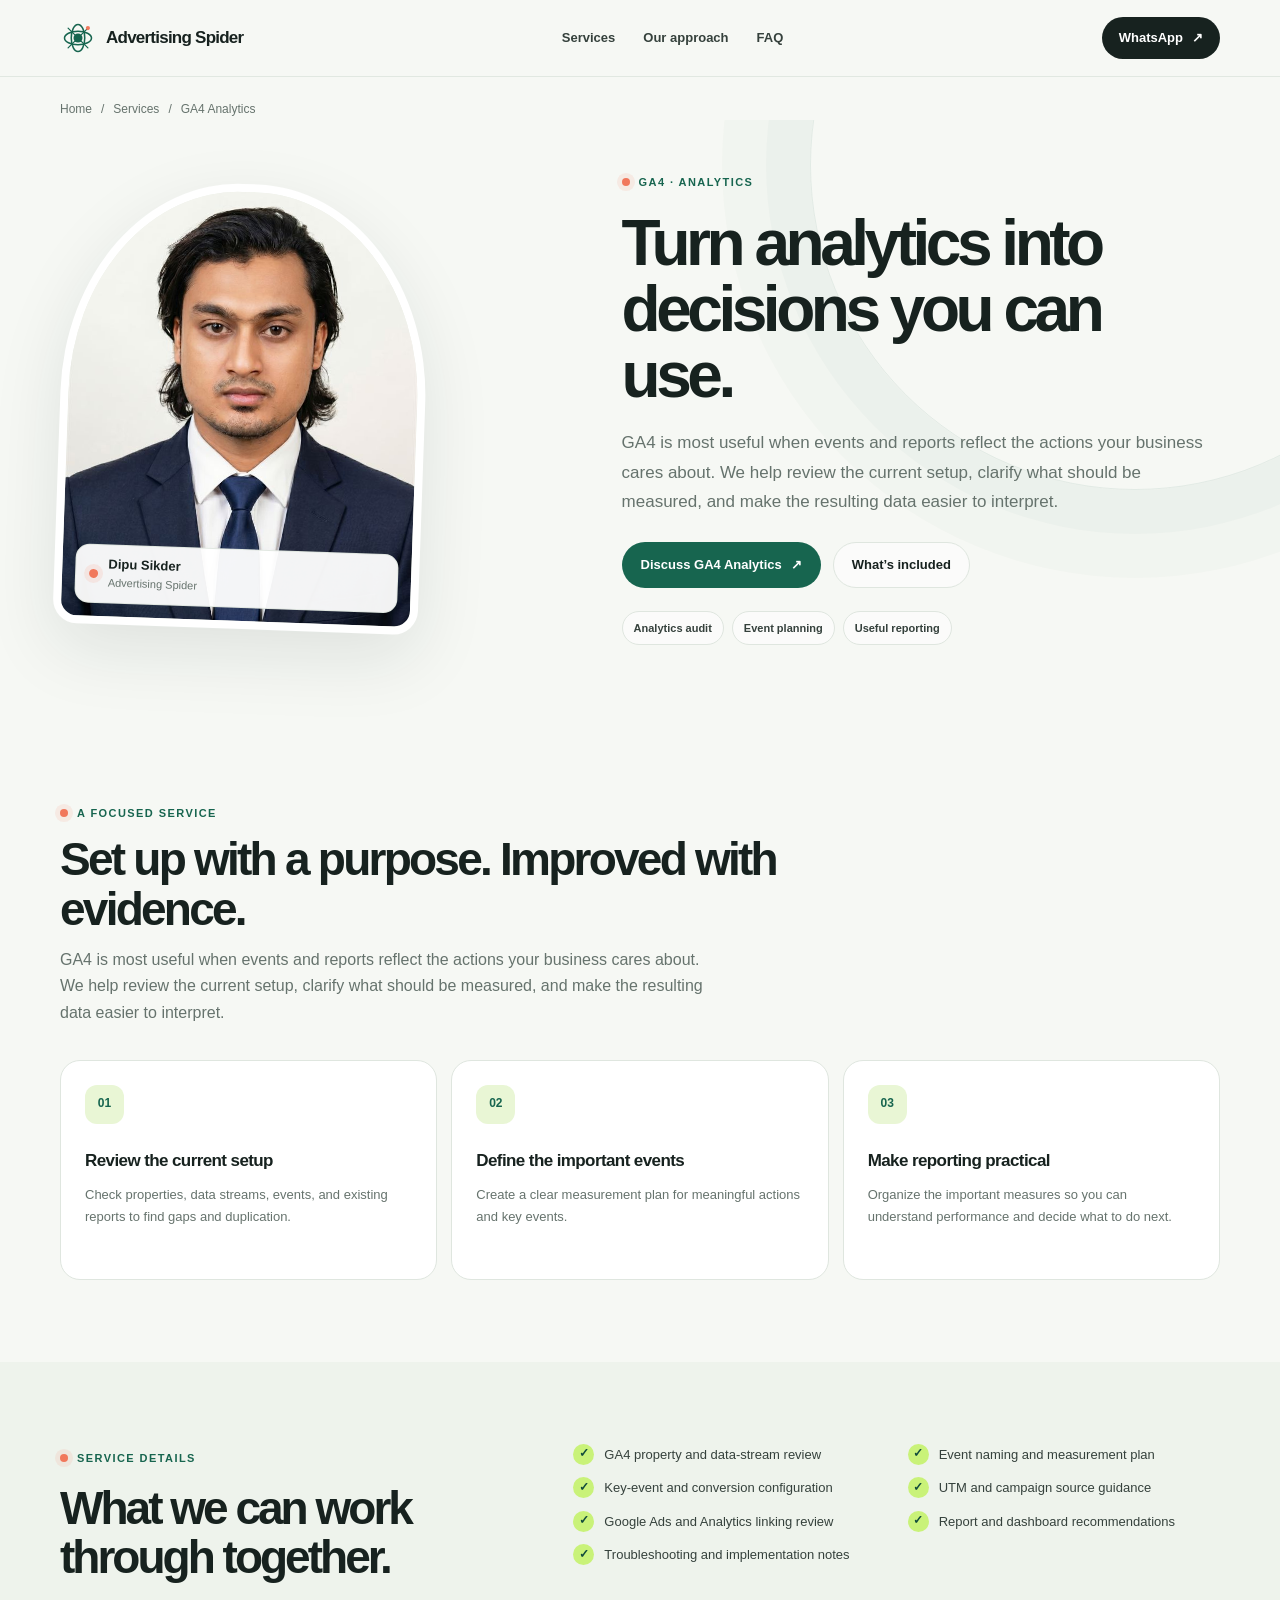
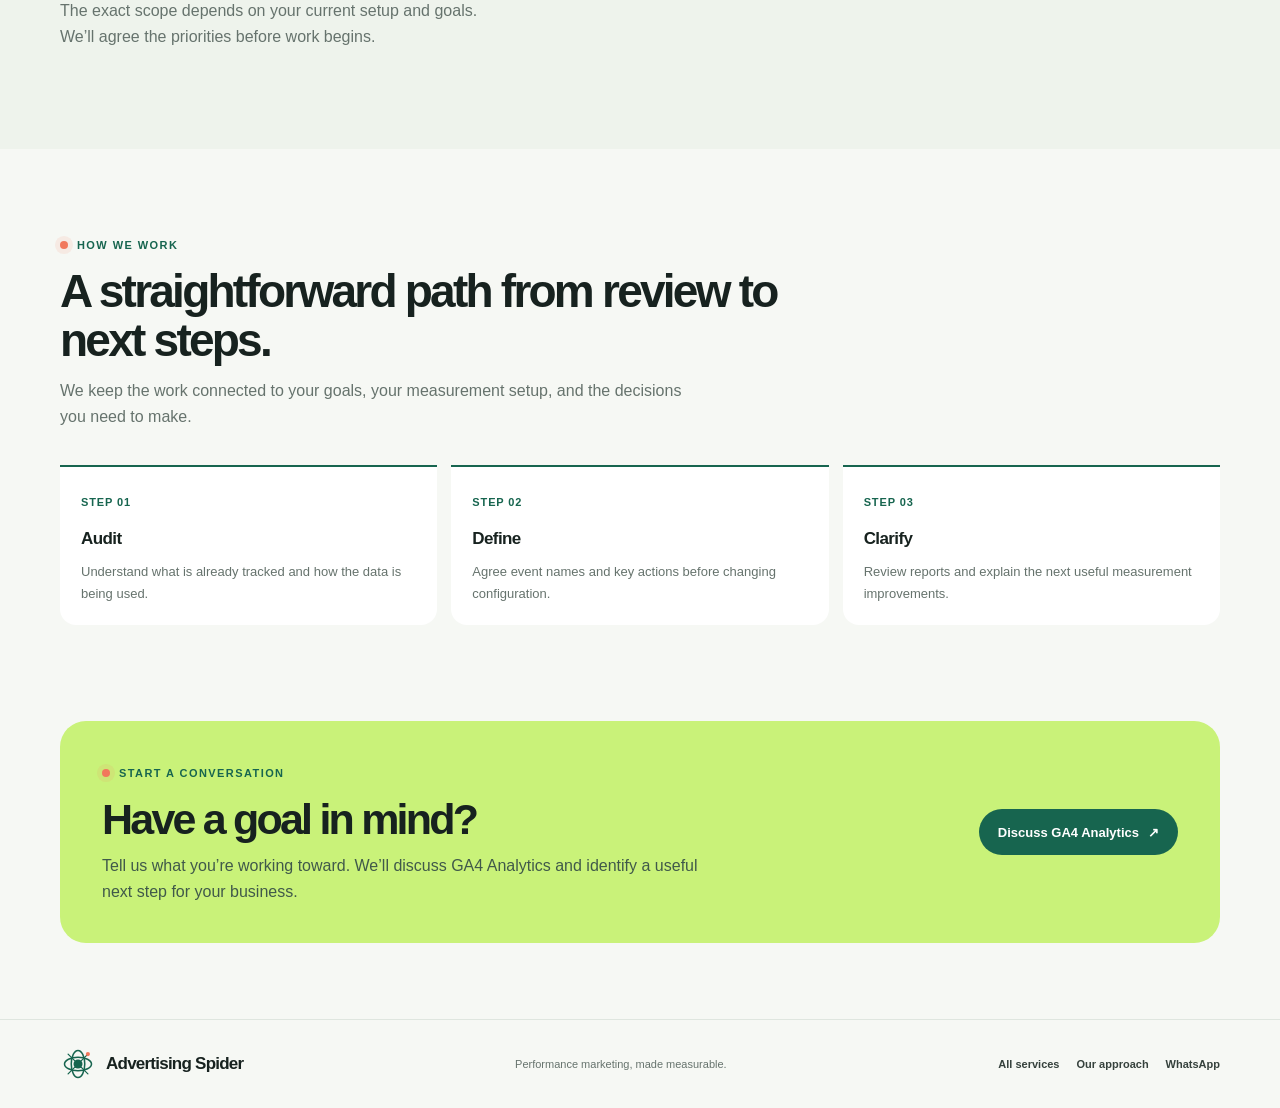
==== services/ga4-analytics/index.html @ b69999a0 "Add dedicated service category pages" ====
<!doctype html>
<html lang="en">
<head>
  <meta charset="utf-8">
  <meta name="viewport" content="width=device-width, initial-scale=1">
  <meta name="theme-color" content="#f6f8f4">
  <meta name="description" content="Make Google Analytics 4 more useful with clear events, key conversions, and reporting connected to business goals.">
  <meta property="og:type" content="website">
  <meta property="og:title" content="GA4 Analytics Setup & Reporting | Advertising Spider">
  <meta property="og:description" content="Make Google Analytics 4 more useful with clear events, key conversions, and reporting connected to business goals.">
  <meta property="og:image" content="https://dipusikder19.github.io/advertisingspider.github.io/assets/dipu-profile.jpg">
  <link rel="stylesheet" href="../../assets/services.css">
  <title>GA4 Analytics Setup & Reporting | Advertising Spider</title>
</head>
<body>
  <header class="site-header">
    <div class="shell header-inner">
      <a class="brand" href="../../" aria-label="Advertising Spider home"><span class="brand-mark"><svg viewBox="0 0 40 40" fill="none" aria-hidden="true"><circle cx="20" cy="20" r="5" fill="currentColor"/><ellipse cx="20" cy="20" rx="7.5" ry="15" stroke="currentColor" stroke-width="1.7"/><ellipse cx="20" cy="20" rx="15" ry="7.5" stroke="currentColor" stroke-width="1.7"/><path d="M9 9l22 22M31 9 9 31" stroke="currentColor" stroke-width="1.4" stroke-linecap="round"/><circle cx="31" cy="9" r="2.3" fill="#f1785c"/></svg></span><span>Advertising Spider</span></a>
      <nav class="primary-nav" aria-label="Main navigation">
        <a href="../../#services">Services</a>
        <a href="../../#approach">Our approach</a>
        <a href="../../#faq">FAQ</a>
      </nav>
      <a class="nav-cta" href="https://wa.me/881677722090?text=Hi%20Advertising%20Spider%2C%20I'm%20interested%20in%20GA4%20Analytics." target="_blank" rel="noopener noreferrer">WhatsApp <span aria-hidden="true">↗</span></a>
    </div>
  </header>
  <main>
    <div class="shell breadcrumb"><a href="../../">Home</a><span aria-hidden="true">/</span><a href="../../#services">Services</a><span aria-hidden="true">/</span><span aria-current="page">GA4 Analytics</span></div>
    <section class="service-hero">
      <div class="shell service-hero-grid">
        <figure class="service-portrait">
          <img src="../../assets/dipu-profile.jpg" alt="Portrait of Dipu Sikder" width="640" height="820" fetchpriority="high">
          <figcaption class="service-caption"><span class="caption-dot" aria-hidden="true"></span><span><strong>Dipu Sikder</strong><small>Advertising Spider</small></span></figcaption>
        </figure>
        <div class="service-copy">
          <span class="eyebrow">GA4 · Analytics</span>
          <h1>Turn analytics into decisions you can use.</h1>
          <p class="lead">GA4 is most useful when events and reports reflect the actions your business cares about. We help review the current setup, clarify what should be measured, and make the resulting data easier to interpret.</p>
          <div class="button-row">
            <a class="button" href="https://wa.me/881677722090?text=Hi%20Advertising%20Spider%2C%20I'm%20interested%20in%20GA4%20Analytics." target="_blank" rel="noopener noreferrer">Discuss GA4 Analytics <span aria-hidden="true">↗</span></a>
            <a class="button button-secondary" href="#what-you-get">What’s included</a>
          </div>
          <ul class="topic-list"><li>Analytics audit</li><li>Event planning</li><li>Useful reporting</li></ul>
        </div>
      </div>
    </section>

    <section class="section" id="what-you-get">
      <div class="shell">
        <div class="section-heading"><span class="eyebrow">A focused service</span><h2>Set up with a purpose. Improved with evidence.</h2><p>GA4 is most useful when events and reports reflect the actions your business cares about. We help review the current setup, clarify what should be measured, and make the resulting data easier to interpret.</p></div>
        <div class="detail-grid">
          <article class="detail-card"><span class="card-number">01</span><h3>Review the current setup</h3><p>Check properties, data streams, events, and existing reports to find gaps and duplication.</p></article>
          <article class="detail-card"><span class="card-number">02</span><h3>Define the important events</h3><p>Create a clear measurement plan for meaningful actions and key events.</p></article>
          <article class="detail-card"><span class="card-number">03</span><h3>Make reporting practical</h3><p>Organize the important measures so you can understand performance and decide what to do next.</p></article>
        </div>
      </div>
    </section>

    <section class="section scope-section">
      <div class="shell scope-grid">
        <div class="scope-copy"><span class="eyebrow">Service details</span><h2>What we can work through together.</h2><p>The exact scope depends on your current setup and goals. We’ll agree the priorities before work begins.</p></div>
        <ul class="scope-list">
          <li><span class="check" aria-hidden="true">✓</span>GA4 property and data-stream review</li>
          <li><span class="check" aria-hidden="true">✓</span>Event naming and measurement plan</li>
          <li><span class="check" aria-hidden="true">✓</span>Key-event and conversion configuration</li>
          <li><span class="check" aria-hidden="true">✓</span>UTM and campaign source guidance</li>
          <li><span class="check" aria-hidden="true">✓</span>Google Ads and Analytics linking review</li>
          <li><span class="check" aria-hidden="true">✓</span>Report and dashboard recommendations</li>
          <li><span class="check" aria-hidden="true">✓</span>Troubleshooting and implementation notes</li>
        </ul>
      </div>
    </section>

    <section class="section">
      <div class="shell">
        <div class="section-heading"><span class="eyebrow">How we work</span><h2>A straightforward path from review to next steps.</h2><p>We keep the work connected to your goals, your measurement setup, and the decisions you need to make.</p></div>
        <div class="process-grid">
          <article class="process-card"><span>STEP 01</span><h3>Audit</h3><p>Understand what is already tracked and how the data is being used.</p></article>
          <article class="process-card"><span>STEP 02</span><h3>Define</h3><p>Agree event names and key actions before changing configuration.</p></article>
          <article class="process-card"><span>STEP 03</span><h3>Clarify</h3><p>Review reports and explain the next useful measurement improvements.</p></article>
        </div>
      </div>
    </section>

    <section class="cta-section">
      <div class="shell">
        <div class="cta-panel">
          <div><span class="eyebrow">Start a conversation</span><h2>Have a goal in mind?</h2><p>Tell us what you’re working toward. We’ll discuss GA4 Analytics and identify a useful next step for your business.</p></div>
          <a class="button" href="https://wa.me/881677722090?text=Hi%20Advertising%20Spider%2C%20I'm%20interested%20in%20GA4%20Analytics." target="_blank" rel="noopener noreferrer">Discuss GA4 Analytics <span aria-hidden="true">↗</span></a>
        </div>
      </div>
    </section>
  </main>
  <footer class="site-footer">
    <div class="shell footer-inner">
      <a class="brand" href="../../"><span class="brand-mark"><svg viewBox="0 0 40 40" fill="none" aria-hidden="true"><circle cx="20" cy="20" r="5" fill="currentColor"/><ellipse cx="20" cy="20" rx="7.5" ry="15" stroke="currentColor" stroke-width="1.7"/><ellipse cx="20" cy="20" rx="15" ry="7.5" stroke="currentColor" stroke-width="1.7"/><path d="M9 9l22 22M31 9 9 31" stroke="currentColor" stroke-width="1.4" stroke-linecap="round"/><circle cx="31" cy="9" r="2.3" fill="#f1785c"/></svg></span><span>Advertising Spider</span></a>
      <p class="footer-note">Performance marketing, made measurable.</p>
      <div class="footer-links"><a href="../../#services">All services</a><a href="../../#approach">Our approach</a><a href="https://wa.me/881677722090?text=Hi%20Advertising%20Spider%2C%20I'm%20interested%20in%20GA4%20Analytics." target="_blank" rel="noopener noreferrer">WhatsApp</a></div>
    </div>
  </footer>
</body>
</html>
---- assets/services.css ----
:root{color-scheme:light;--ink:#17221f;--ink-soft:#35413c;--muted:#66736d;--paper:#f6f8f4;--white:#fff;--line:#dfe6df;--green:#17654f;--green-dark:#104b3b;--lime:#c9f279;--lime-soft:#e9f6d5;--coral:#f1785c;--shadow:0 24px 70px rgba(24,44,35,.10);--font:"Aptos","Segoe UI","Helvetica Neue",Arial,sans-serif}
*,*::before,*::after{box-sizing:border-box}html{scroll-behavior:smooth;scroll-padding-top:92px}body{margin:0;background:var(--paper);color:var(--ink);font:16px/1.65 var(--font);-webkit-font-smoothing:antialiased}a{color:inherit}.shell{width:min(1160px,calc(100% - 48px));margin-inline:auto}.site-header{position:sticky;top:0;z-index:10;border-bottom:1px solid rgba(223,230,223,.85);background:rgba(246,248,244,.94);backdrop-filter:blur(16px)}.header-inner{display:flex;align-items:center;justify-content:space-between;gap:24px;min-height:76px}.brand{display:inline-flex;align-items:center;gap:10px;text-decoration:none;font-size:17px;font-weight:800;letter-spacing:-.045em;white-space:nowrap}.brand-mark{display:grid;width:36px;height:36px;place-items:center;color:var(--green)}.brand-mark svg{width:36px;height:36px}.primary-nav{display:flex;align-items:center;gap:28px}.primary-nav a{color:var(--ink-soft);font-size:13px;font-weight:700;text-decoration:none}.primary-nav a:hover{color:var(--green)}.nav-cta,.button{display:inline-flex;min-height:46px;align-items:center;justify-content:center;gap:9px;padding:0 18px;border:1px solid transparent;border-radius:999px;background:var(--green);color:#fff;font-size:13px;font-weight:800;text-decoration:none;transition:transform .2s ease,background .2s ease}.nav-cta{min-height:42px;padding:0 16px;background:var(--ink)}.nav-cta:hover,.button:hover{transform:translateY(-2px);background:var(--green-dark)}.breadcrumb{display:flex;flex-wrap:wrap;align-items:center;gap:9px;padding-top:23px;color:var(--muted);font-size:12px}.breadcrumb a{text-decoration:none}.breadcrumb a:hover{color:var(--green)}.service-hero{position:relative;overflow:hidden;padding:34px 0 72px}.service-hero::before{position:absolute;top:-280px;right:-180px;width:650px;height:650px;border:1px solid rgba(23,101,79,.09);border-radius:50%;box-shadow:0 0 0 44px rgba(23,101,79,.025),0 0 0 88px rgba(23,101,79,.018);content:"";pointer-events:none}.service-hero-grid{position:relative;display:grid;grid-template-columns:.9fr 1.1fr;grid-template-areas:"portrait copy";align-items:center;gap:72px;padding-top:14px}.service-portrait{position:relative;grid-area:portrait;width:min(100%,365px);height:445px;margin:0;overflow:hidden;border:8px solid #fff;border-radius:48% 48% 24px 24px;background:#edf1e9;box-shadow:var(--shadow);transform:rotate(2deg)}.service-portrait img{width:100%;height:100%;object-fit:cover;object-position:center 21%}.service-caption{position:absolute;right:13px;bottom:13px;left:13px;display:flex;align-items:center;gap:10px;padding:11px 13px;border:1px solid rgba(223,230,223,.9);border-radius:14px;background:rgba(255,255,255,.95);box-shadow:0 7px 20px rgba(24,44,35,.08)}.caption-dot{width:9px;height:9px;flex:0 0 auto;border-radius:50%;background:var(--coral);box-shadow:0 0 0 5px rgba(241,120,92,.12)}.service-caption strong{display:block;font-size:13px;line-height:1.3}.service-caption small{display:block;color:var(--muted);font-size:11px}.service-copy{grid-area:copy}.eyebrow{display:inline-flex;align-items:center;gap:9px;color:var(--green);font-size:11px;font-weight:850;letter-spacing:.13em;text-transform:uppercase}.eyebrow::before{width:8px;height:8px;border-radius:50%;background:var(--coral);box-shadow:0 0 0 5px rgba(241,120,92,.11);content:""}.service-copy h1{max-width:720px;margin:17px 0 19px;font-size:clamp(42px,5vw,64px);line-height:1.03;letter-spacing:-.07em}.lead{max-width:650px;color:var(--muted);font-size:17px;line-height:1.75}.button-row{display:flex;flex-wrap:wrap;align-items:center;gap:12px;margin-top:25px}.button-secondary{border-color:var(--line);background:rgba(255,255,255,.55);color:var(--ink)}.button-secondary:hover{background:#fff;color:var(--green)}.topic-list{display:flex;flex-wrap:wrap;gap:8px;margin:23px 0 0;padding:0;list-style:none}.topic-list li{padding:7px 11px;border:1px solid var(--line);border-radius:999px;background:rgba(255,255,255,.55);color:var(--ink-soft);font-size:11px;font-weight:750}.section{padding:82px 0}.section-heading{max-width:730px;margin-bottom:34px}.section-heading .eyebrow{margin-bottom:13px}.section-heading h2{margin:0 0 12px;font-size:clamp(32px,4vw,46px);line-height:1.08;letter-spacing:-.06em}.section-heading p{max-width:650px;margin:0;color:var(--muted)}.detail-grid{display:grid;grid-template-columns:repeat(3,1fr);gap:14px}.detail-card{min-height:220px;padding:24px;border:1px solid var(--line);border-radius:20px;background:#fff}.card-number{display:grid;width:39px;height:39px;margin-bottom:23px;place-items:center;border-radius:12px;background:var(--lime-soft);color:var(--green);font-size:12px;font-weight:850}.detail-card h3{margin:0 0 9px;font-size:17px;letter-spacing:-.035em}.detail-card p{margin:0;color:var(--muted);font-size:13px;line-height:1.7}.scope-section{background:#eef3ec}.scope-grid{display:grid;grid-template-columns:.82fr 1.18fr;gap:64px;align-items:start}.scope-copy h2{margin:14px 0 13px;font-size:clamp(32px,4vw,46px);line-height:1.06;letter-spacing:-.065em}.scope-copy p{color:var(--muted)}.scope-list{display:grid;grid-template-columns:1fr 1fr;gap:12px 22px;margin:0;padding:0;list-style:none}.scope-list li{display:flex;align-items:flex-start;gap:10px;color:var(--ink-soft);font-size:13px}.check{display:grid;width:21px;height:21px;flex:0 0 auto;place-items:center;border-radius:50%;background:var(--lime);color:var(--green-dark);font-size:12px;font-weight:900}.process-grid{display:grid;grid-template-columns:repeat(3,1fr);gap:14px}.process-card{padding:21px;border-top:2px solid var(--green);border-radius:0 0 16px 16px;background:#fff}.process-card span{color:var(--green);font-size:11px;font-weight:850;letter-spacing:.08em}.process-card h3{margin:11px 0 8px;font-size:17px;letter-spacing:-.035em}.process-card p{margin:0;color:var(--muted);font-size:13px}.cta-section{padding:14px 0 76px}.cta-panel{display:grid;grid-template-columns:1fr auto;align-items:center;gap:30px;padding:38px 42px;border-radius:26px;background:var(--lime)}.cta-panel h2{max-width:640px;margin:12px 0 10px;font-size:clamp(29px,3.8vw,43px);line-height:1.05;letter-spacing:-.065em}.cta-panel p{max-width:600px;margin:0;color:#40594a}.site-footer{border-top:1px solid var(--line)}.footer-inner{display:flex;min-height:88px;align-items:center;justify-content:space-between;gap:18px}.footer-note{margin:0;color:var(--muted);font-size:11px}.footer-links{display:flex;flex-wrap:wrap;gap:17px}.footer-links a{color:var(--ink-soft);font-size:11px;font-weight:750;text-decoration:none}.footer-links a:hover{color:var(--green)}:focus-visible{outline:3px solid #e67e60;outline-offset:4px}
@media(max-width:960px){.service-hero-grid{gap:40px}.service-portrait{height:410px}.scope-grid{gap:36px}.cta-panel{padding:32px}}
@media(max-width:720px){.shell{width:min(100% - 36px,560px)}.header-inner{min-height:68px}.primary-nav{display:none}.brand{font-size:15px}.nav-cta{min-height:39px;padding:0 13px;font-size:12px}.service-hero-grid{grid-template-columns:1fr;grid-template-areas:"portrait" "copy";gap:33px}.service-portrait{width:min(78%,330px);height:390px;margin:0 auto}.service-copy h1{font-size:clamp(39px,9vw,52px)}.lead{font-size:15px}.section{padding:64px 0}.detail-grid,.process-grid{grid-template-columns:1fr}.detail-card{min-height:0}.scope-grid{grid-template-columns:1fr;gap:26px}.scope-list{grid-template-columns:1fr}.cta-panel{grid-template-columns:1fr;padding:29px 24px}.footer-inner{align-items:flex-start;flex-direction:column;justify-content:center;padding:22px 0}}
@media(max-width:420px){.service-portrait{width:min(80%,270px);height:330px}.button-row{align-items:stretch;flex-direction:column}.button-row .button{width:100%}.service-copy h1{font-size:39px}}
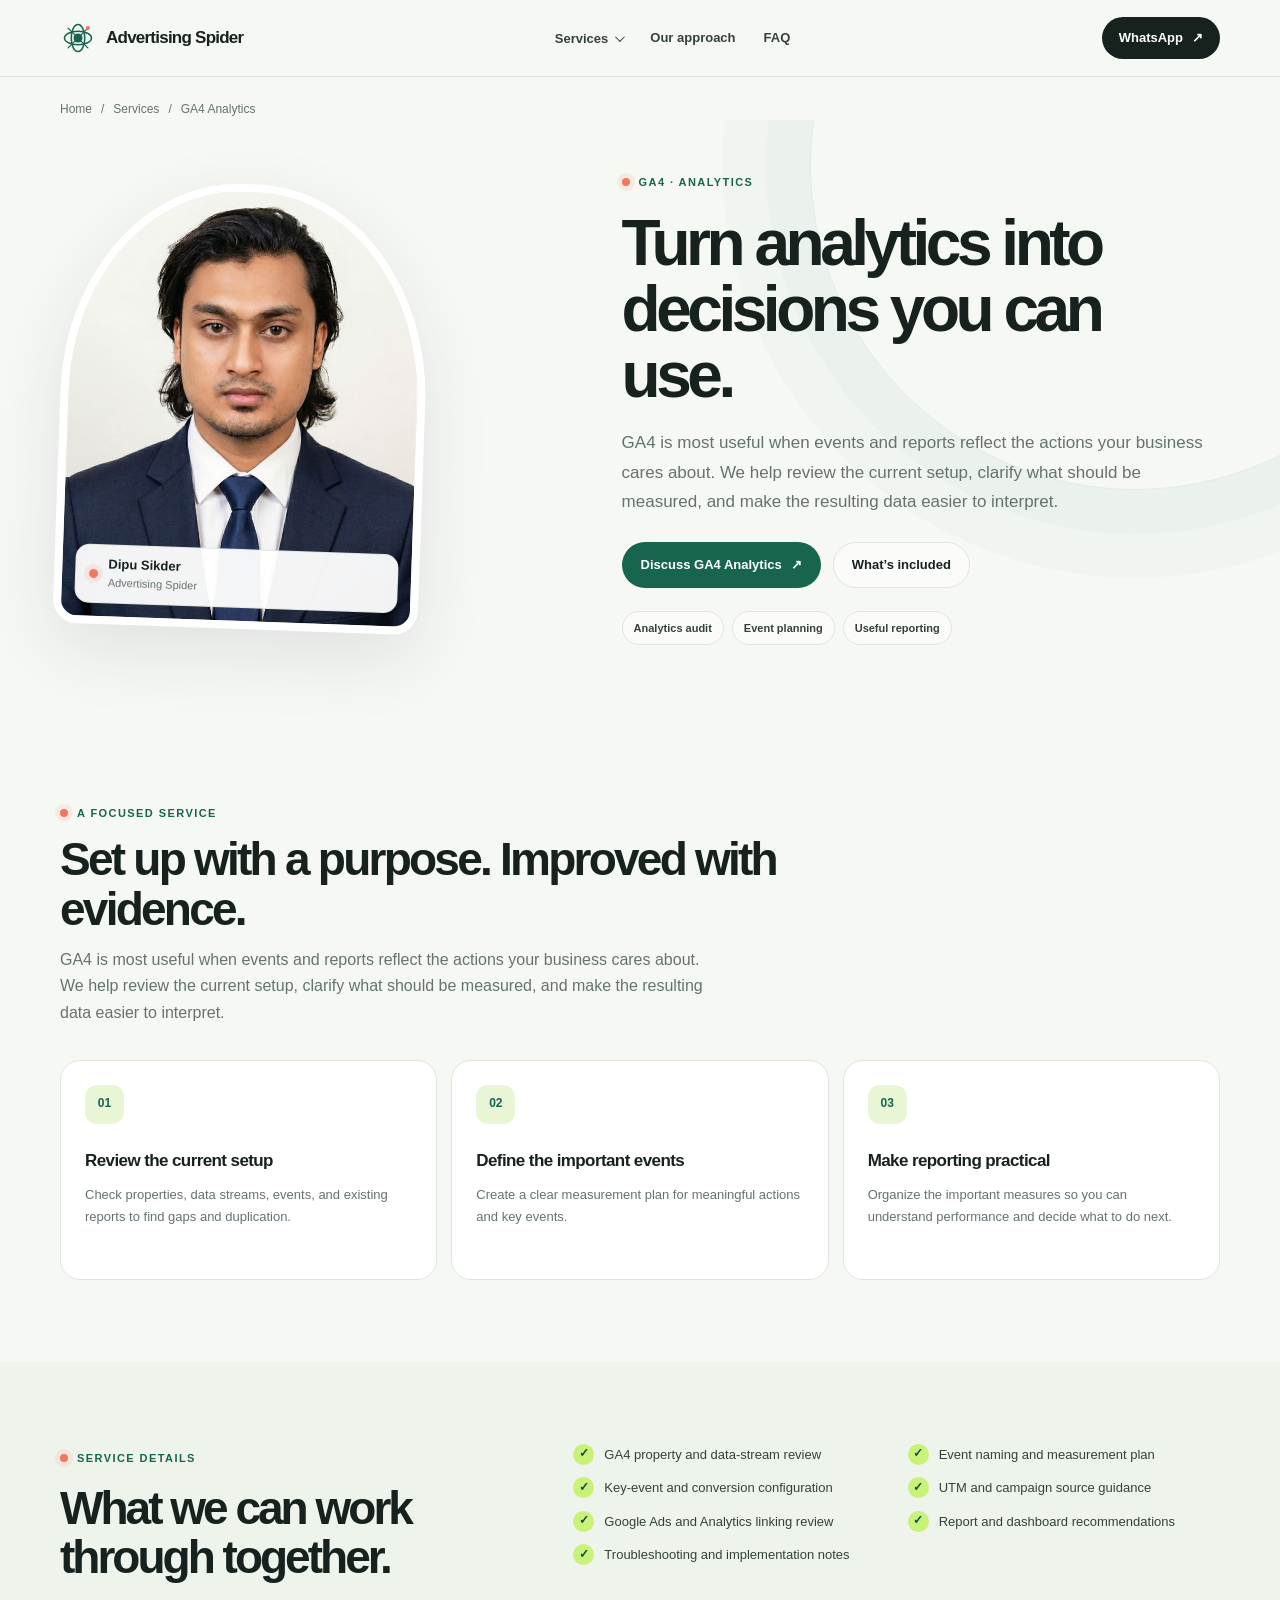
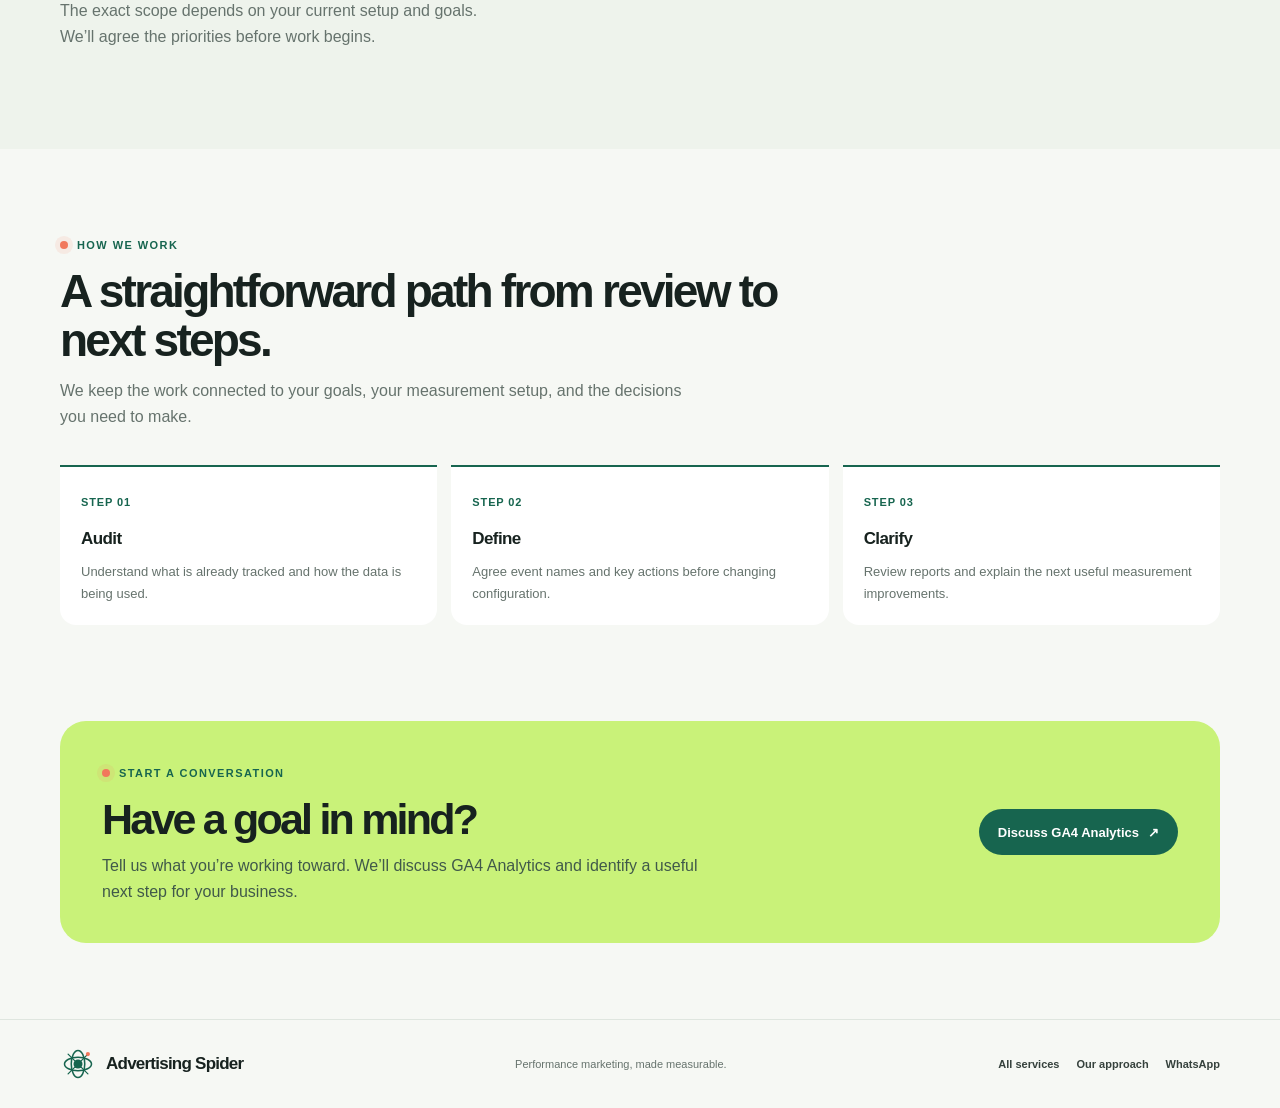
==== commit 91979c1f: "Add accessible service category dropdown" ====
--- a/services/ga4-analytics/index.html
+++ b/services/ga4-analytics/index.html
@@ -17,7 +17,15 @@
     <div class="shell header-inner">
       <a class="brand" href="../../" aria-label="Advertising Spider home"><span class="brand-mark"><svg viewBox="0 0 40 40" fill="none" aria-hidden="true"><circle cx="20" cy="20" r="5" fill="currentColor"/><ellipse cx="20" cy="20" rx="7.5" ry="15" stroke="currentColor" stroke-width="1.7"/><ellipse cx="20" cy="20" rx="15" ry="7.5" stroke="currentColor" stroke-width="1.7"/><path d="M9 9l22 22M31 9 9 31" stroke="currentColor" stroke-width="1.4" stroke-linecap="round"/><circle cx="31" cy="9" r="2.3" fill="#f1785c"/></svg></span><span>Advertising Spider</span></a>
       <nav class="primary-nav" aria-label="Main navigation">
-        <a href="../../#services">Services</a>
+        <details class="nav-service-menu">
+        <summary>Services</summary>
+        <div class="service-menu"><div class="service-menu-panel">
+        <a href="../../services/google-ads/"><span>Google Ads</span><small>Search, shopping &amp; Performance Max</small></a>
+        <a href="../../services/meta-ads/"><span>Meta Ads</span><small>Facebook &amp; Instagram campaigns</small></a>
+        <a href="../../services/ga4-analytics/"><span>GA4 Analytics</span><small>Reporting and useful insights</small></a>
+        <a href="../../services/gtm-tracking/"><span>GTM &amp; Tracking</span><small>Events, pixels and conversions</small></a>
+        <a class="service-menu-all" href="../../#services">Explore all services <span aria-hidden="true">↗</span></a>
+        </div></div></details>
         <a href="../../#approach">Our approach</a>
         <a href="../../#faq">FAQ</a>
       </nav>
@@ -98,5 +106,51 @@
       <div class="footer-links"><a href="../../#services">All services</a><a href="../../#approach">Our approach</a><a href="https://wa.me/881677722090?text=Hi%20Advertising%20Spider%2C%20I'm%20interested%20in%20GA4%20Analytics." target="_blank" rel="noopener noreferrer">WhatsApp</a></div>
     </div>
   </footer>
+  <script>
+    document.querySelectorAll(".nav-service-menu").forEach((serviceMenu) => {
+      let openedByHover = false;
+      const summary = serviceMenu.querySelector("summary");
+      serviceMenu.addEventListener("pointerenter", (event) => {
+        if (event.pointerType === "mouse" || event.pointerType === "pen") {
+          serviceMenu.open = true;
+          openedByHover = true;
+        }
+      });
+      serviceMenu.addEventListener("pointerleave", () => {
+        if (openedByHover && !serviceMenu.contains(document.activeElement)) {
+          serviceMenu.open = false;
+          openedByHover = false;
+        }
+      });
+      serviceMenu.addEventListener("focusin", () => { serviceMenu.open = true; });
+      serviceMenu.addEventListener("focusout", (event) => {
+        if (!serviceMenu.contains(event.relatedTarget)) {
+          serviceMenu.open = false;
+          openedByHover = false;
+        }
+      });
+      summary.addEventListener("click", (event) => {
+        if (serviceMenu.open && openedByHover) {
+          event.preventDefault();
+          openedByHover = false;
+        } else {
+          openedByHover = false;
+        }
+      });
+      document.addEventListener("click", (event) => {
+        if (!serviceMenu.contains(event.target)) {
+          serviceMenu.open = false;
+          openedByHover = false;
+        }
+      });
+      document.addEventListener("keydown", (event) => {
+        if (event.key === "Escape" && serviceMenu.open) {
+          serviceMenu.open = false;
+          openedByHover = false;
+          summary.focus();
+        }
+      });
+    });
+  </script>
 </body>
 </html>
--- a/assets/services.css
+++ b/assets/services.css
@@ -3,3 +3,20 @@
 @media(max-width:960px){.service-hero-grid{gap:40px}.service-portrait{height:410px}.scope-grid{gap:36px}.cta-panel{padding:32px}}
 @media(max-width:720px){.shell{width:min(100% - 36px,560px)}.header-inner{min-height:68px}.primary-nav{display:none}.brand{font-size:15px}.nav-cta{min-height:39px;padding:0 13px;font-size:12px}.service-hero-grid{grid-template-columns:1fr;grid-template-areas:"portrait" "copy";gap:33px}.service-portrait{width:min(78%,330px);height:390px;margin:0 auto}.service-copy h1{font-size:clamp(39px,9vw,52px)}.lead{font-size:15px}.section{padding:64px 0}.detail-grid,.process-grid{grid-template-columns:1fr}.detail-card{min-height:0}.scope-grid{grid-template-columns:1fr;gap:26px}.scope-list{grid-template-columns:1fr}.cta-panel{grid-template-columns:1fr;padding:29px 24px}.footer-inner{align-items:flex-start;flex-direction:column;justify-content:center;padding:22px 0}}
 @media(max-width:420px){.service-portrait{width:min(80%,270px);height:330px}.button-row{align-items:stretch;flex-direction:column}.button-row .button{width:100%}.service-copy h1{font-size:39px}}
+
+/* Service category dropdown */
+.nav-service-menu{position:relative}
+.nav-service-menu>summary{display:inline-flex;align-items:center;gap:7px;color:var(--ink-soft);font-size:13px;font-weight:700;cursor:pointer;list-style:none}
+.nav-service-menu>summary::-webkit-details-marker{display:none}
+.nav-service-menu>summary::after{width:7px;height:7px;border-right:1.5px solid currentColor;border-bottom:1.5px solid currentColor;content:"";transform:rotate(45deg) translateY(-2px);transition:transform .18s ease}
+.nav-service-menu[open]>summary::after{transform:rotate(225deg) translate(-1px,-1px)}
+.nav-service-menu>summary:hover,.nav-service-menu>summary:focus-visible{color:var(--green)}
+.service-menu{position:absolute;top:100%;left:-16px;z-index:40;min-width:268px;padding-top:10px;opacity:0;visibility:hidden;transform:translateY(5px);transition:opacity .16s ease,transform .16s ease,visibility .16s ease}
+.nav-service-menu[open] .service-menu{opacity:1;visibility:visible;transform:translateY(0)}
+.service-menu-panel{overflow:hidden;padding:7px;border:1px solid var(--line);border-radius:15px;background:var(--white);box-shadow:0 18px 44px rgba(24,44,35,.14)}
+.primary-nav .service-menu a{display:flex;flex-direction:column;gap:2px;padding:10px 12px;border:0;border-radius:9px;color:var(--ink-soft);font-size:13px;line-height:1.35;text-decoration:none;white-space:nowrap}
+.primary-nav .service-menu a:hover,.primary-nav .service-menu a:focus-visible{background:#f1f6ed;color:var(--green)}
+.service-menu a span{font-weight:750}
+.service-menu a small{color:var(--muted);font-size:11px;font-weight:500}
+.primary-nav .service-menu .service-menu-all{align-items:center;flex-direction:row;justify-content:space-between;margin-top:5px;border-top:1px solid var(--line);border-radius:0 0 9px 9px;color:var(--green);font-weight:750}
+@media(max-width:720px){.header-inner{min-height:68px;flex-wrap:wrap;gap:10px;padding-block:10px}.nav-cta{order:1}.primary-nav{display:flex;order:2;flex:0 0 100%;flex-wrap:wrap;gap:12px;padding-top:4px}.primary-nav>a{font-size:12px}.nav-service-menu{flex-basis:100%}.nav-service-menu>summary{display:flex;justify-content:space-between;padding:7px 0}.service-menu{left:0;min-width:min(268px,100%)}}
